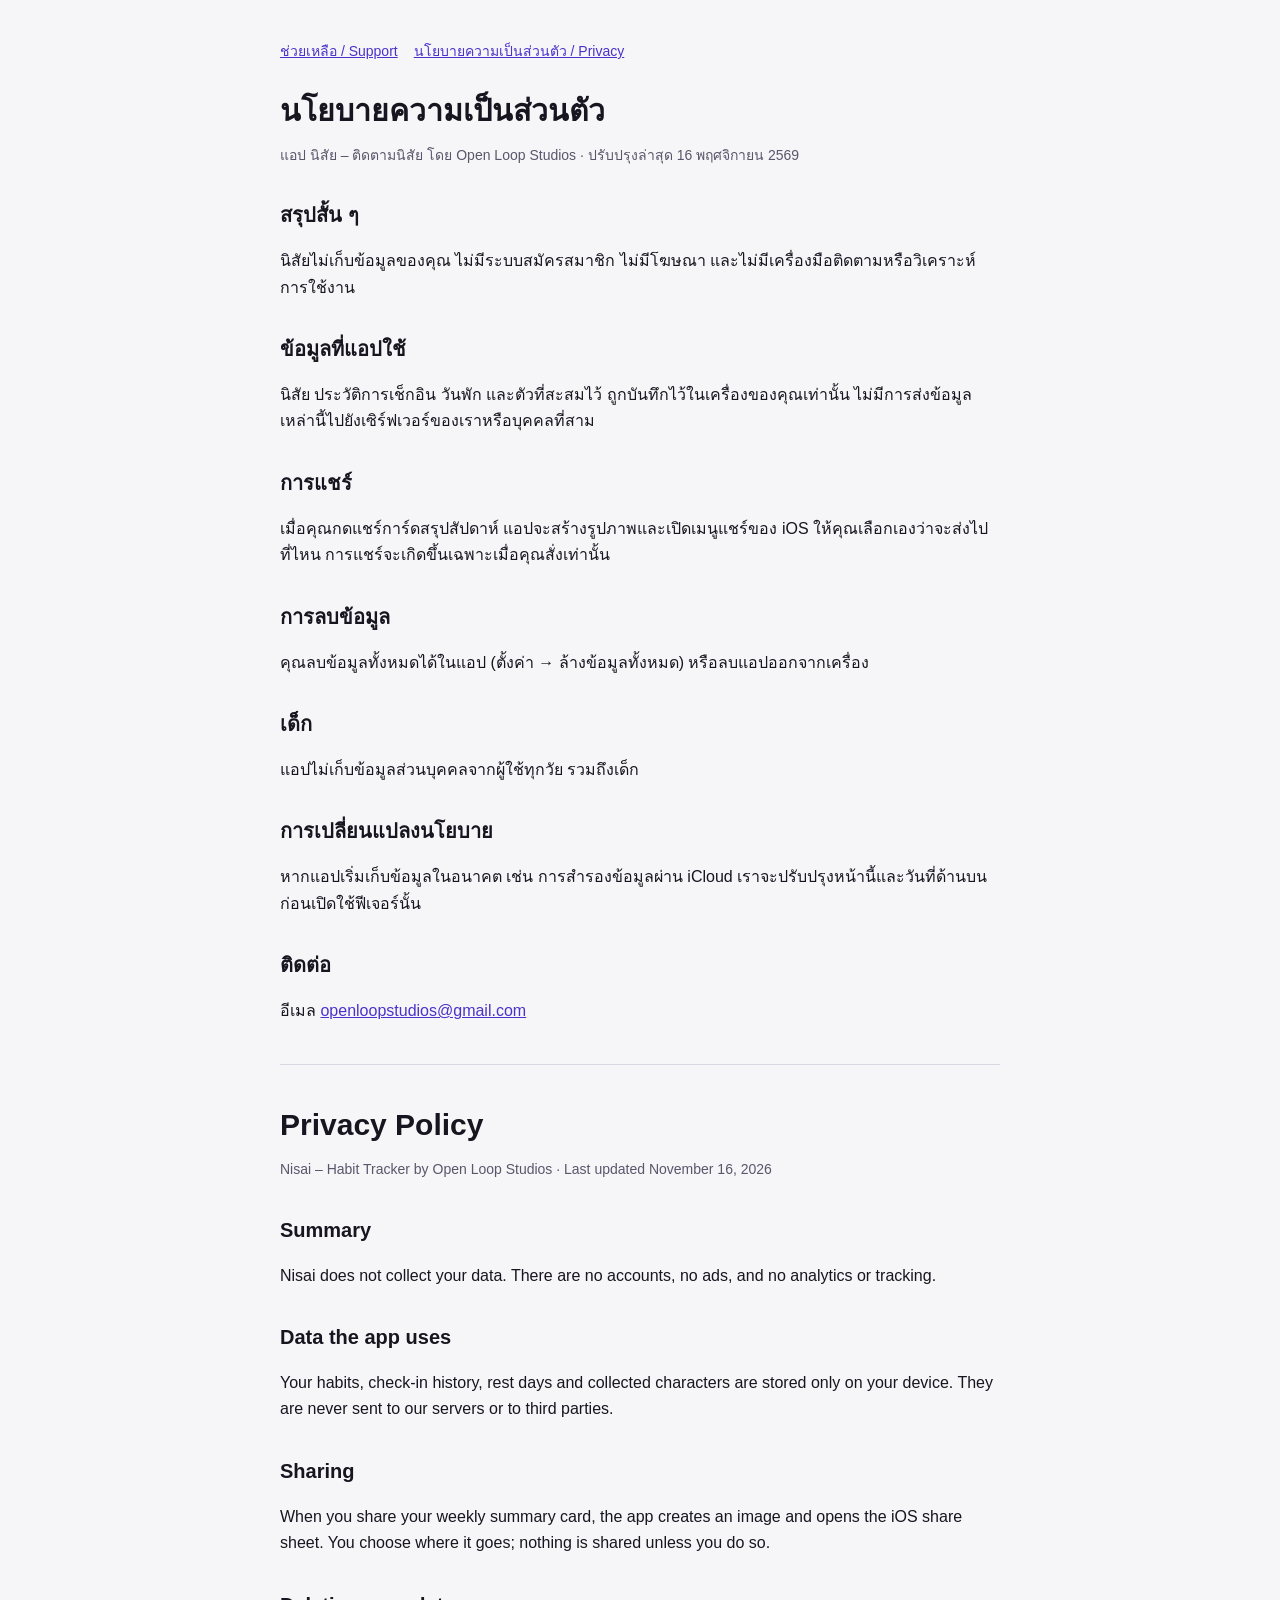
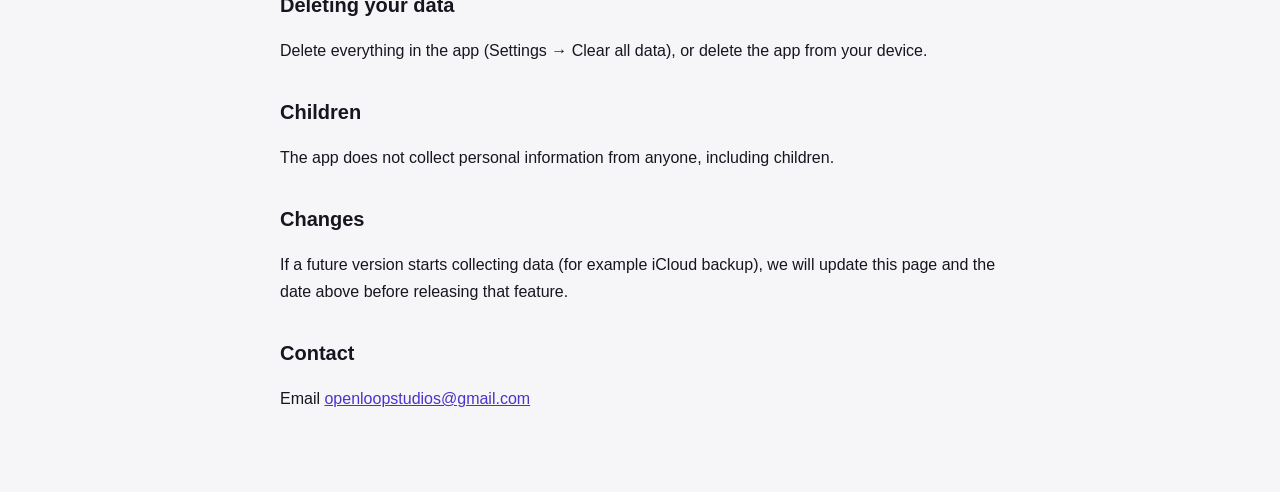
==== privacy/index.html @ 644b97db "Create index.html" ====
<!DOCTYPE html>
<html lang="th">
<head>
<meta charset="utf-8">
<meta name="viewport" content="width=device-width, initial-scale=1">
<title>นิสัย – นโยบายความเป็นส่วนตัว / Privacy Policy</title>
<link rel="stylesheet" href="../style.css">
</head>
<body>
<main>
<nav><a href="../">ช่วยเหลือ / Support</a><a href="./">นโยบายความเป็นส่วนตัว / Privacy</a></nav>
<h1>นโยบายความเป็นส่วนตัว</h1>
<p class="muted">แอป นิสัย – ติดตามนิสัย โดย Open Loop Studios · ปรับปรุงล่าสุด 16 พฤศจิกายน 2569</p>

<h2>สรุปสั้น ๆ</h2>
<p>นิสัยไม่เก็บข้อมูลของคุณ ไม่มีระบบสมัครสมาชิก ไม่มีโฆษณา และไม่มีเครื่องมือติดตามหรือวิเคราะห์การใช้งาน</p>

<h2>ข้อมูลที่แอปใช้</h2>
<p>นิสัย ประวัติการเช็กอิน วันพัก และตัวที่สะสมไว้ ถูกบันทึกไว้ในเครื่องของคุณเท่านั้น ไม่มีการส่งข้อมูลเหล่านี้ไปยังเซิร์ฟเวอร์ของเราหรือบุคคลที่สาม</p>

<h2>การแชร์</h2>
<p>เมื่อคุณกดแชร์การ์ดสรุปสัปดาห์ แอปจะสร้างรูปภาพและเปิดเมนูแชร์ของ iOS ให้คุณเลือกเองว่าจะส่งไปที่ไหน การแชร์จะเกิดขึ้นเฉพาะเมื่อคุณสั่งเท่านั้น</p>

<h2>การลบข้อมูล</h2>
<p>คุณลบข้อมูลทั้งหมดได้ในแอป (ตั้งค่า → ล้างข้อมูลทั้งหมด) หรือลบแอปออกจากเครื่อง</p>

<h2>เด็ก</h2>
<p>แอปไม่เก็บข้อมูลส่วนบุคคลจากผู้ใช้ทุกวัย รวมถึงเด็ก</p>

<h2>การเปลี่ยนแปลงนโยบาย</h2>
<p>หากแอปเริ่มเก็บข้อมูลในอนาคต เช่น การสำรองข้อมูลผ่าน iCloud เราจะปรับปรุงหน้านี้และวันที่ด้านบนก่อนเปิดใช้ฟีเจอร์นั้น</p>

<h2>ติดต่อ</h2>
<p>อีเมล <a href="mailto:openloopstudios@gmail.com">openloopstudios@gmail.com</a></p>

<hr>
<h1>Privacy Policy</h1>
<p class="muted">Nisai – Habit Tracker by Open Loop Studios · Last updated November 16, 2026</p>
<h2>Summary</h2>
<p>Nisai does not collect your data. There are no accounts, no ads, and no analytics or tracking.</p>
<h2>Data the app uses</h2>
<p>Your habits, check-in history, rest days and collected characters are stored only on your device. They are never sent to our servers or to third parties.</p>
<h2>Sharing</h2>
<p>When you share your weekly summary card, the app creates an image and opens the iOS share sheet. You choose where it goes; nothing is shared unless you do so.</p>
<h2>Deleting your data</h2>
<p>Delete everything in the app (Settings → Clear all data), or delete the app from your device.</p>
<h2>Children</h2>
<p>The app does not collect personal information from anyone, including children.</p>
<h2>Changes</h2>
<p>If a future version starts collecting data (for example iCloud backup), we will update this page and the date above before releasing that feature.</p>
<h2>Contact</h2>
<p>Email <a href="mailto:openloopstudios@gmail.com">openloopstudios@gmail.com</a></p>
</main>
</body>
</html>
---- style.css ----
body{margin:0;background:#F6F6F8;color:#17151F;font-family:-apple-system,"Thonburi","Noto Sans Thai",sans-serif;line-height:1.65}
main{max-width:720px;margin:0 auto;padding:40px 22px 64px}
h1{font-size:30px;line-height:1.3;margin:0 0 4px}
h2{font-size:20px;margin:32px 0 8px}
.muted{color:#5A566B;font-size:14px}
a{color:#4B32C9}
.card{background:#fff;border:2px solid #17151F;border-radius:18px;box-shadow:0 4px 0 #17151F;padding:18px 20px;margin:20px 0}
nav{display:flex;gap:16px;font-size:14px;margin-bottom:28px}
hr{border:0;border-top:1px solid #DAD7E4;margin:40px 0}
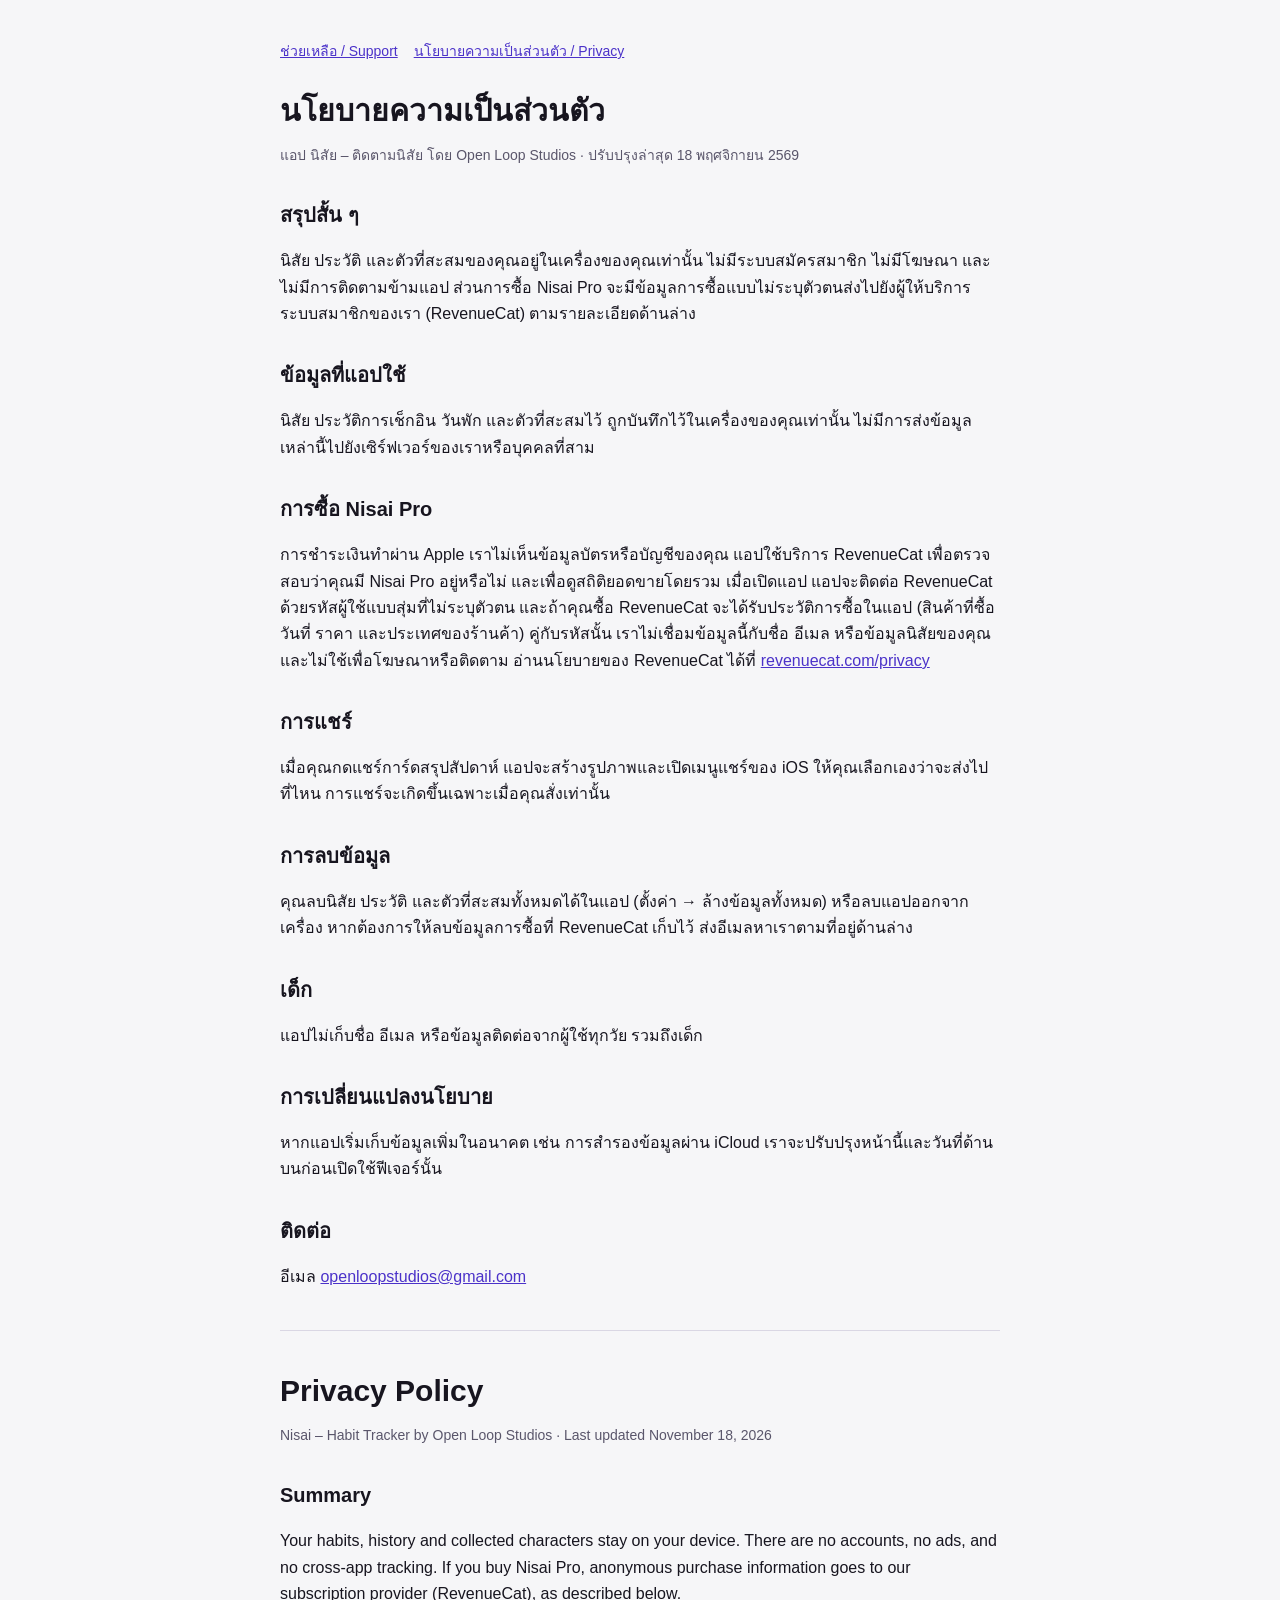
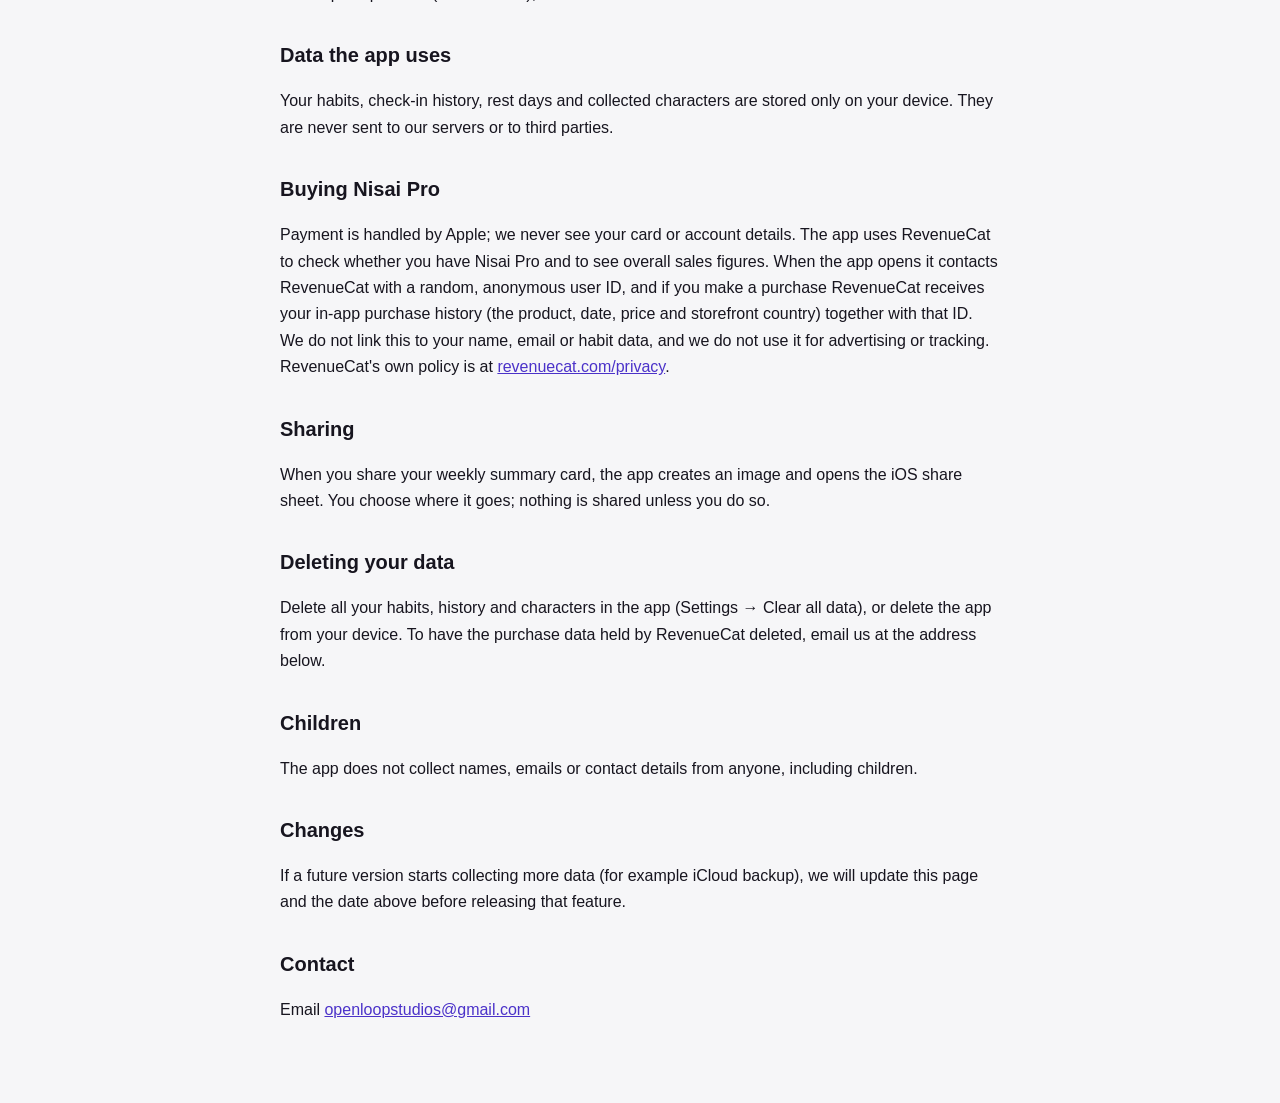
==== commit 0df8c92d: "Privacy policy: add Nisai Pro purchases (RevenueCat)" ====
--- a/privacy/index.html
+++ b/privacy/index.html
@@ -10,44 +10,49 @@
 <main>
 <nav><a href="../">ช่วยเหลือ / Support</a><a href="./">นโยบายความเป็นส่วนตัว / Privacy</a></nav>
 <h1>นโยบายความเป็นส่วนตัว</h1>
-<p class="muted">แอป นิสัย – ติดตามนิสัย โดย Open Loop Studios · ปรับปรุงล่าสุด 16 พฤศจิกายน 2569</p>
+<p class="muted">แอป นิสัย – ติดตามนิสัย โดย Open Loop Studios · ปรับปรุงล่าสุด 18 พฤศจิกายน 2569</p>
 
 <h2>สรุปสั้น ๆ</h2>
-<p>นิสัยไม่เก็บข้อมูลของคุณ ไม่มีระบบสมัครสมาชิก ไม่มีโฆษณา และไม่มีเครื่องมือติดตามหรือวิเคราะห์การใช้งาน</p>
+<p>นิสัย ประวัติ และตัวที่สะสมของคุณอยู่ในเครื่องของคุณเท่านั้น ไม่มีระบบสมัครสมาชิก ไม่มีโฆษณา และไม่มีการติดตามข้ามแอป ส่วนการซื้อ Nisai Pro จะมีข้อมูลการซื้อแบบไม่ระบุตัวตนส่งไปยังผู้ให้บริการระบบสมาชิกของเรา (RevenueCat) ตามรายละเอียดด้านล่าง</p>
 
 <h2>ข้อมูลที่แอปใช้</h2>
 <p>นิสัย ประวัติการเช็กอิน วันพัก และตัวที่สะสมไว้ ถูกบันทึกไว้ในเครื่องของคุณเท่านั้น ไม่มีการส่งข้อมูลเหล่านี้ไปยังเซิร์ฟเวอร์ของเราหรือบุคคลที่สาม</p>
+
+<h2>การซื้อ Nisai Pro</h2>
+<p>การชำระเงินทำผ่าน Apple เราไม่เห็นข้อมูลบัตรหรือบัญชีของคุณ แอปใช้บริการ RevenueCat เพื่อตรวจสอบว่าคุณมี Nisai Pro อยู่หรือไม่ และเพื่อดูสถิติยอดขายโดยรวม เมื่อเปิดแอป แอปจะติดต่อ RevenueCat ด้วยรหัสผู้ใช้แบบสุ่มที่ไม่ระบุตัวตน และถ้าคุณซื้อ RevenueCat จะได้รับประวัติการซื้อในแอป (สินค้าที่ซื้อ วันที่ ราคา และประเทศของร้านค้า) คู่กับรหัสนั้น เราไม่เชื่อมข้อมูลนี้กับชื่อ อีเมล หรือข้อมูลนิสัยของคุณ และไม่ใช้เพื่อโฆษณาหรือติดตาม อ่านนโยบายของ RevenueCat ได้ที่ <a href="https://www.revenuecat.com/privacy">revenuecat.com/privacy</a></p>
 
 <h2>การแชร์</h2>
 <p>เมื่อคุณกดแชร์การ์ดสรุปสัปดาห์ แอปจะสร้างรูปภาพและเปิดเมนูแชร์ของ iOS ให้คุณเลือกเองว่าจะส่งไปที่ไหน การแชร์จะเกิดขึ้นเฉพาะเมื่อคุณสั่งเท่านั้น</p>
 
 <h2>การลบข้อมูล</h2>
-<p>คุณลบข้อมูลทั้งหมดได้ในแอป (ตั้งค่า → ล้างข้อมูลทั้งหมด) หรือลบแอปออกจากเครื่อง</p>
+<p>คุณลบนิสัย ประวัติ และตัวที่สะสมทั้งหมดได้ในแอป (ตั้งค่า → ล้างข้อมูลทั้งหมด) หรือลบแอปออกจากเครื่อง หากต้องการให้ลบข้อมูลการซื้อที่ RevenueCat เก็บไว้ ส่งอีเมลหาเราตามที่อยู่ด้านล่าง</p>
 
 <h2>เด็ก</h2>
-<p>แอปไม่เก็บข้อมูลส่วนบุคคลจากผู้ใช้ทุกวัย รวมถึงเด็ก</p>
+<p>แอปไม่เก็บชื่อ อีเมล หรือข้อมูลติดต่อจากผู้ใช้ทุกวัย รวมถึงเด็ก</p>
 
 <h2>การเปลี่ยนแปลงนโยบาย</h2>
-<p>หากแอปเริ่มเก็บข้อมูลในอนาคต เช่น การสำรองข้อมูลผ่าน iCloud เราจะปรับปรุงหน้านี้และวันที่ด้านบนก่อนเปิดใช้ฟีเจอร์นั้น</p>
+<p>หากแอปเริ่มเก็บข้อมูลเพิ่มในอนาคต เช่น การสำรองข้อมูลผ่าน iCloud เราจะปรับปรุงหน้านี้และวันที่ด้านบนก่อนเปิดใช้ฟีเจอร์นั้น</p>
 
 <h2>ติดต่อ</h2>
 <p>อีเมล <a href="mailto:openloopstudios@gmail.com">openloopstudios@gmail.com</a></p>
 
 <hr>
 <h1>Privacy Policy</h1>
-<p class="muted">Nisai – Habit Tracker by Open Loop Studios · Last updated November 16, 2026</p>
+<p class="muted">Nisai – Habit Tracker by Open Loop Studios · Last updated November 18, 2026</p>
 <h2>Summary</h2>
-<p>Nisai does not collect your data. There are no accounts, no ads, and no analytics or tracking.</p>
+<p>Your habits, history and collected characters stay on your device. There are no accounts, no ads, and no cross-app tracking. If you buy Nisai Pro, anonymous purchase information goes to our subscription provider (RevenueCat), as described below.</p>
 <h2>Data the app uses</h2>
 <p>Your habits, check-in history, rest days and collected characters are stored only on your device. They are never sent to our servers or to third parties.</p>
+<h2>Buying Nisai Pro</h2>
+<p>Payment is handled by Apple; we never see your card or account details. The app uses RevenueCat to check whether you have Nisai Pro and to see overall sales figures. When the app opens it contacts RevenueCat with a random, anonymous user ID, and if you make a purchase RevenueCat receives your in-app purchase history (the product, date, price and storefront country) together with that ID. We do not link this to your name, email or habit data, and we do not use it for advertising or tracking. RevenueCat's own policy is at <a href="https://www.revenuecat.com/privacy">revenuecat.com/privacy</a>.</p>
 <h2>Sharing</h2>
 <p>When you share your weekly summary card, the app creates an image and opens the iOS share sheet. You choose where it goes; nothing is shared unless you do so.</p>
 <h2>Deleting your data</h2>
-<p>Delete everything in the app (Settings → Clear all data), or delete the app from your device.</p>
+<p>Delete all your habits, history and characters in the app (Settings → Clear all data), or delete the app from your device. To have the purchase data held by RevenueCat deleted, email us at the address below.</p>
 <h2>Children</h2>
-<p>The app does not collect personal information from anyone, including children.</p>
+<p>The app does not collect names, emails or contact details from anyone, including children.</p>
 <h2>Changes</h2>
-<p>If a future version starts collecting data (for example iCloud backup), we will update this page and the date above before releasing that feature.</p>
+<p>If a future version starts collecting more data (for example iCloud backup), we will update this page and the date above before releasing that feature.</p>
 <h2>Contact</h2>
 <p>Email <a href="mailto:openloopstudios@gmail.com">openloopstudios@gmail.com</a></p>
 </main>
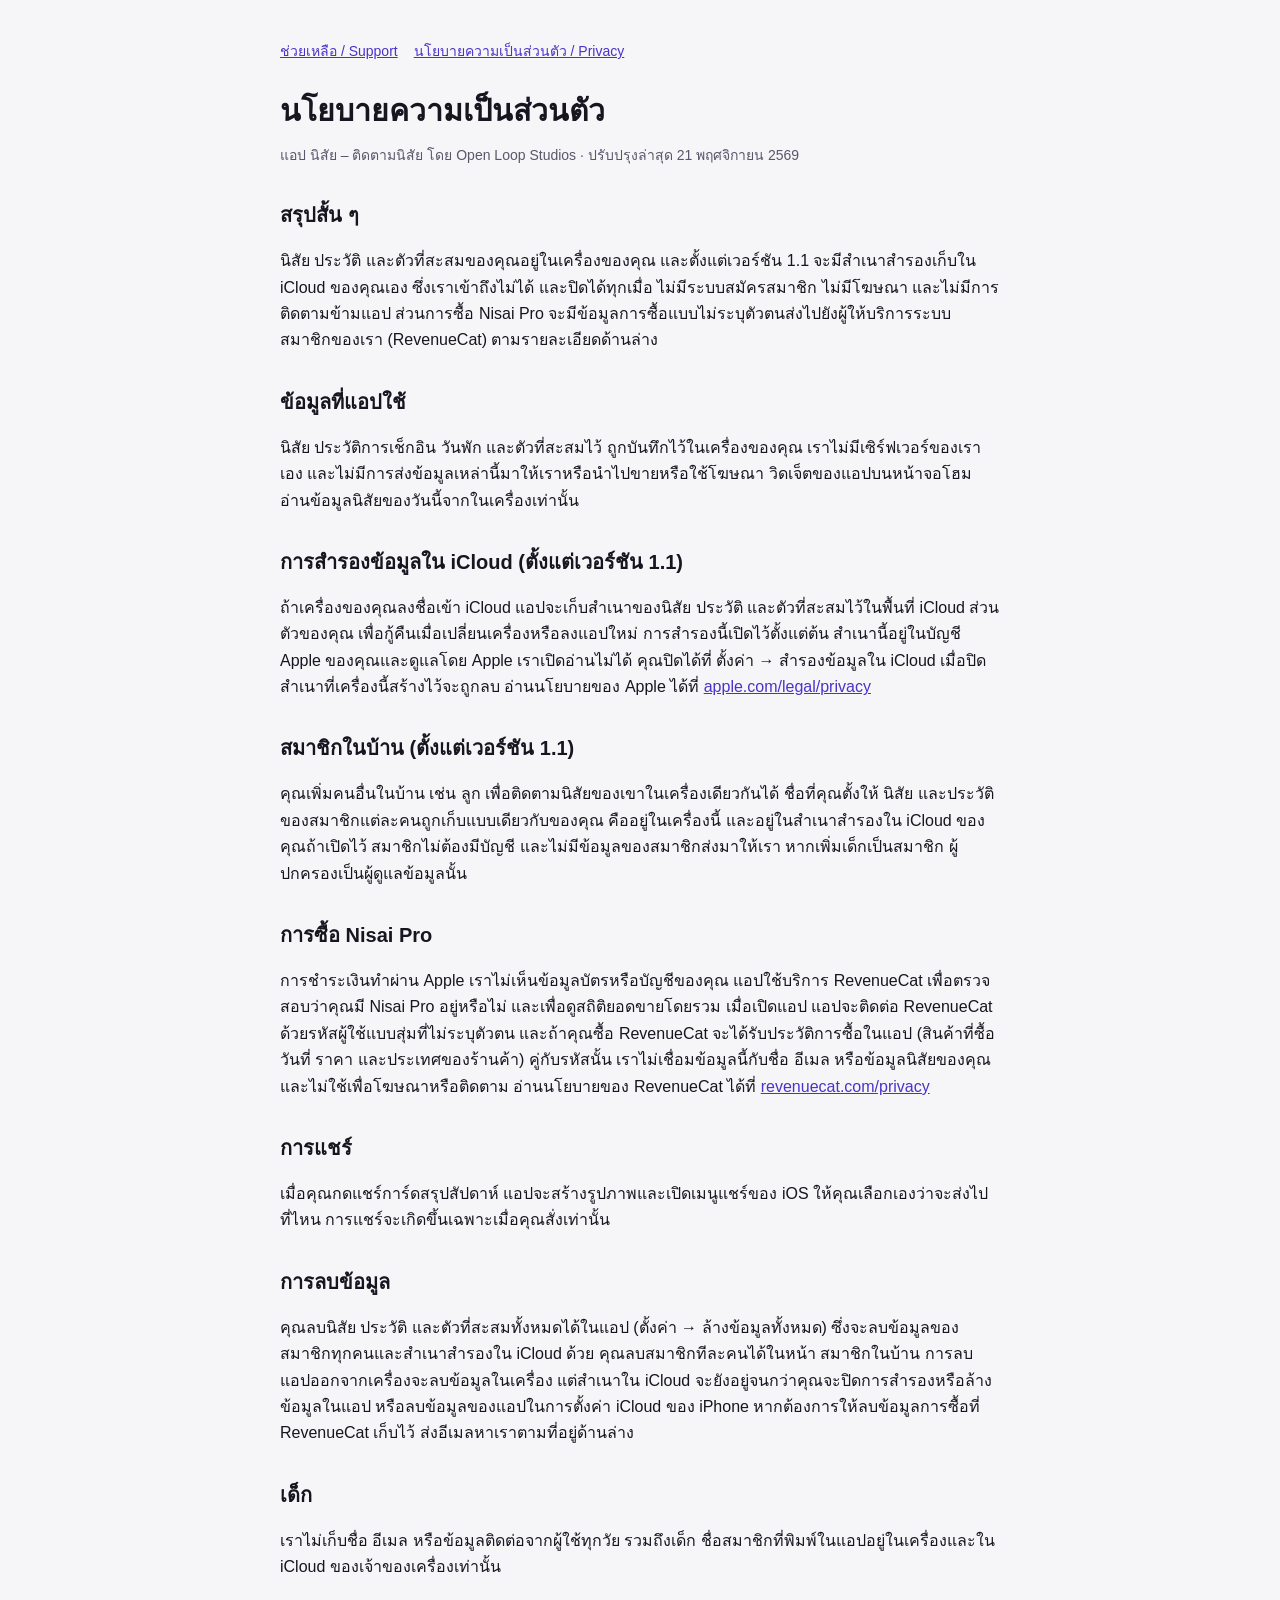
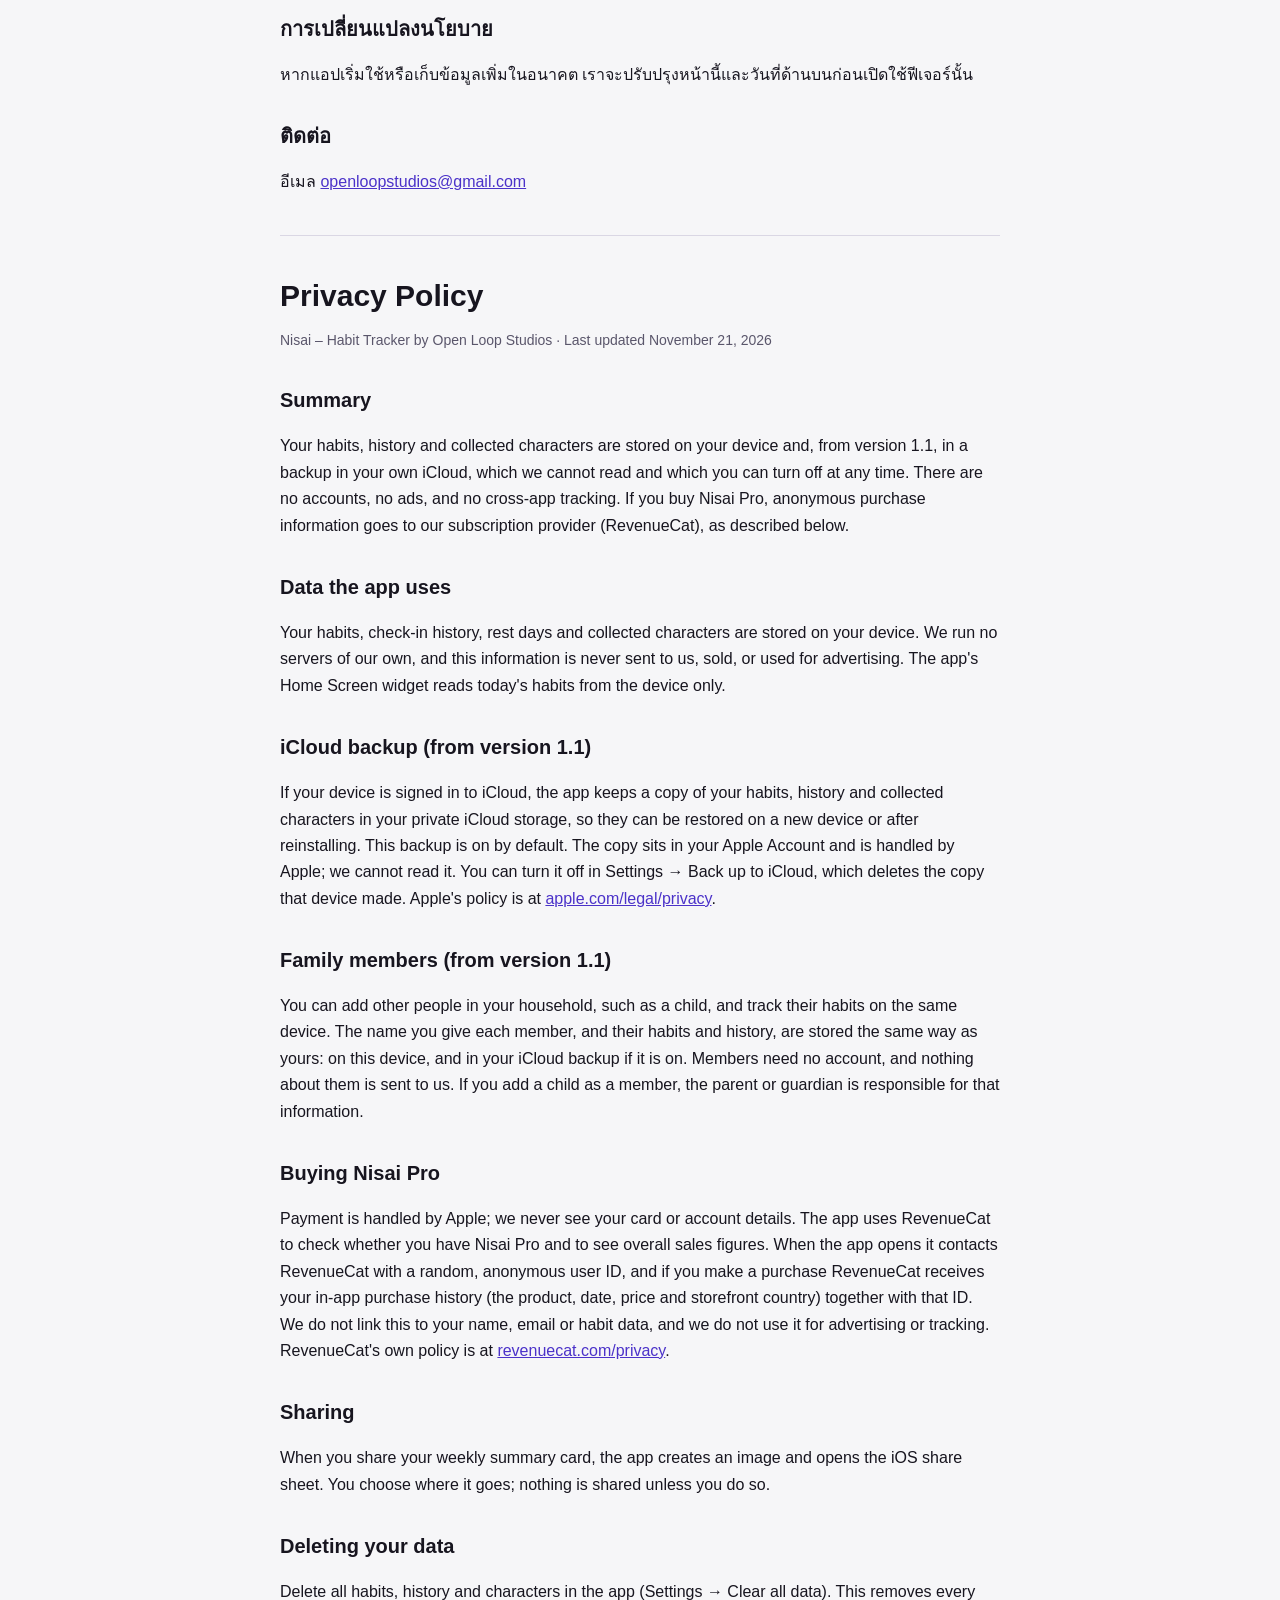
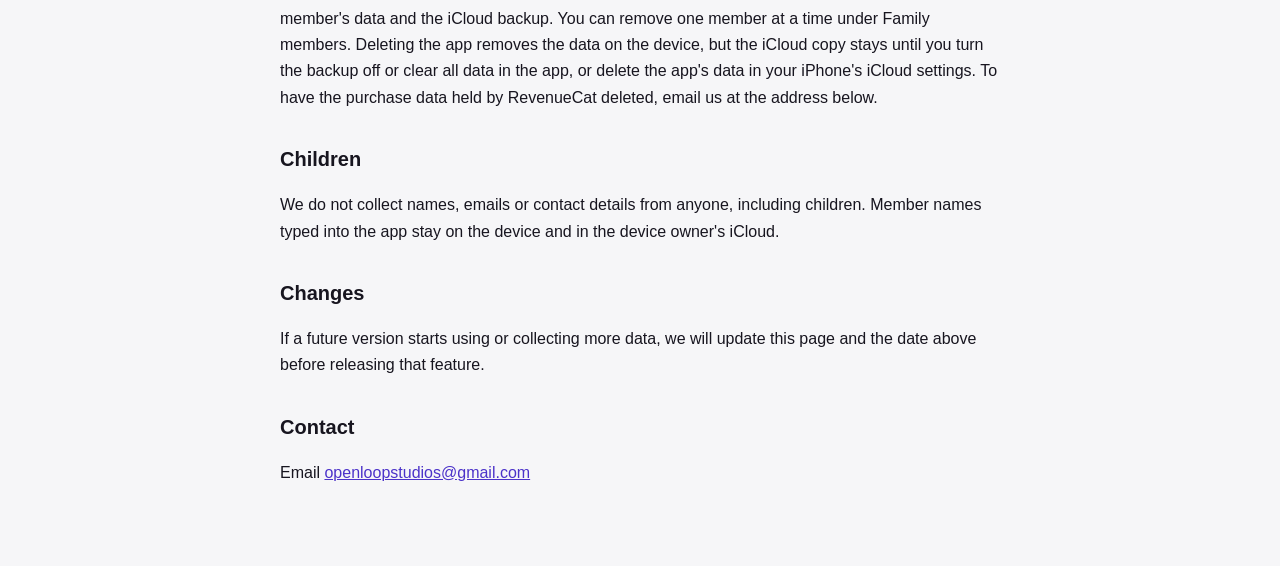
==== commit a1d4bdb3: "Privacy policy: iCloud backup and family members (version 1.1)" ====
--- a/privacy/index.html
+++ b/privacy/index.html
@@ -10,13 +10,19 @@
 <main>
 <nav><a href="../">ช่วยเหลือ / Support</a><a href="./">นโยบายความเป็นส่วนตัว / Privacy</a></nav>
 <h1>นโยบายความเป็นส่วนตัว</h1>
-<p class="muted">แอป นิสัย – ติดตามนิสัย โดย Open Loop Studios · ปรับปรุงล่าสุด 18 พฤศจิกายน 2569</p>
+<p class="muted">แอป นิสัย – ติดตามนิสัย โดย Open Loop Studios · ปรับปรุงล่าสุด 21 พฤศจิกายน 2569</p>
 
 <h2>สรุปสั้น ๆ</h2>
-<p>นิสัย ประวัติ และตัวที่สะสมของคุณอยู่ในเครื่องของคุณเท่านั้น ไม่มีระบบสมัครสมาชิก ไม่มีโฆษณา และไม่มีการติดตามข้ามแอป ส่วนการซื้อ Nisai Pro จะมีข้อมูลการซื้อแบบไม่ระบุตัวตนส่งไปยังผู้ให้บริการระบบสมาชิกของเรา (RevenueCat) ตามรายละเอียดด้านล่าง</p>
+<p>นิสัย ประวัติ และตัวที่สะสมของคุณอยู่ในเครื่องของคุณ และตั้งแต่เวอร์ชัน 1.1 จะมีสำเนาสำรองเก็บใน iCloud ของคุณเอง ซึ่งเราเข้าถึงไม่ได้ และปิดได้ทุกเมื่อ ไม่มีระบบสมัครสมาชิก ไม่มีโฆษณา และไม่มีการติดตามข้ามแอป ส่วนการซื้อ Nisai Pro จะมีข้อมูลการซื้อแบบไม่ระบุตัวตนส่งไปยังผู้ให้บริการระบบสมาชิกของเรา (RevenueCat) ตามรายละเอียดด้านล่าง</p>
 
 <h2>ข้อมูลที่แอปใช้</h2>
-<p>นิสัย ประวัติการเช็กอิน วันพัก และตัวที่สะสมไว้ ถูกบันทึกไว้ในเครื่องของคุณเท่านั้น ไม่มีการส่งข้อมูลเหล่านี้ไปยังเซิร์ฟเวอร์ของเราหรือบุคคลที่สาม</p>
+<p>นิสัย ประวัติการเช็กอิน วันพัก และตัวที่สะสมไว้ ถูกบันทึกไว้ในเครื่องของคุณ เราไม่มีเซิร์ฟเวอร์ของเราเอง และไม่มีการส่งข้อมูลเหล่านี้มาให้เราหรือนำไปขายหรือใช้โฆษณา วิดเจ็ตของแอปบนหน้าจอโฮมอ่านข้อมูลนิสัยของวันนี้จากในเครื่องเท่านั้น</p>
+
+<h2>การสำรองข้อมูลใน iCloud (ตั้งแต่เวอร์ชัน 1.1)</h2>
+<p>ถ้าเครื่องของคุณลงชื่อเข้า iCloud แอปจะเก็บสำเนาของนิสัย ประวัติ และตัวที่สะสมไว้ในพื้นที่ iCloud ส่วนตัวของคุณ เพื่อกู้คืนเมื่อเปลี่ยนเครื่องหรือลงแอปใหม่ การสำรองนี้เปิดไว้ตั้งแต่ต้น สำเนานี้อยู่ในบัญชี Apple ของคุณและดูแลโดย Apple เราเปิดอ่านไม่ได้ คุณปิดได้ที่ ตั้งค่า → สำรองข้อมูลใน iCloud เมื่อปิด สำเนาที่เครื่องนี้สร้างไว้จะถูกลบ อ่านนโยบายของ Apple ได้ที่ <a href="https://www.apple.com/legal/privacy/">apple.com/legal/privacy</a></p>
+
+<h2>สมาชิกในบ้าน (ตั้งแต่เวอร์ชัน 1.1)</h2>
+<p>คุณเพิ่มคนอื่นในบ้าน เช่น ลูก เพื่อติดตามนิสัยของเขาในเครื่องเดียวกันได้ ชื่อที่คุณตั้งให้ นิสัย และประวัติของสมาชิกแต่ละคนถูกเก็บแบบเดียวกับของคุณ คืออยู่ในเครื่องนี้ และอยู่ในสำเนาสำรองใน iCloud ของคุณถ้าเปิดไว้ สมาชิกไม่ต้องมีบัญชี และไม่มีข้อมูลของสมาชิกส่งมาให้เรา หากเพิ่มเด็กเป็นสมาชิก ผู้ปกครองเป็นผู้ดูแลข้อมูลนั้น</p>
 
 <h2>การซื้อ Nisai Pro</h2>
 <p>การชำระเงินทำผ่าน Apple เราไม่เห็นข้อมูลบัตรหรือบัญชีของคุณ แอปใช้บริการ RevenueCat เพื่อตรวจสอบว่าคุณมี Nisai Pro อยู่หรือไม่ และเพื่อดูสถิติยอดขายโดยรวม เมื่อเปิดแอป แอปจะติดต่อ RevenueCat ด้วยรหัสผู้ใช้แบบสุ่มที่ไม่ระบุตัวตน และถ้าคุณซื้อ RevenueCat จะได้รับประวัติการซื้อในแอป (สินค้าที่ซื้อ วันที่ ราคา และประเทศของร้านค้า) คู่กับรหัสนั้น เราไม่เชื่อมข้อมูลนี้กับชื่อ อีเมล หรือข้อมูลนิสัยของคุณ และไม่ใช้เพื่อโฆษณาหรือติดตาม อ่านนโยบายของ RevenueCat ได้ที่ <a href="https://www.revenuecat.com/privacy">revenuecat.com/privacy</a></p>
@@ -25,34 +31,38 @@
 <p>เมื่อคุณกดแชร์การ์ดสรุปสัปดาห์ แอปจะสร้างรูปภาพและเปิดเมนูแชร์ของ iOS ให้คุณเลือกเองว่าจะส่งไปที่ไหน การแชร์จะเกิดขึ้นเฉพาะเมื่อคุณสั่งเท่านั้น</p>
 
 <h2>การลบข้อมูล</h2>
-<p>คุณลบนิสัย ประวัติ และตัวที่สะสมทั้งหมดได้ในแอป (ตั้งค่า → ล้างข้อมูลทั้งหมด) หรือลบแอปออกจากเครื่อง หากต้องการให้ลบข้อมูลการซื้อที่ RevenueCat เก็บไว้ ส่งอีเมลหาเราตามที่อยู่ด้านล่าง</p>
+<p>คุณลบนิสัย ประวัติ และตัวที่สะสมทั้งหมดได้ในแอป (ตั้งค่า → ล้างข้อมูลทั้งหมด) ซึ่งจะลบข้อมูลของสมาชิกทุกคนและสำเนาสำรองใน iCloud ด้วย คุณลบสมาชิกทีละคนได้ในหน้า สมาชิกในบ้าน การลบแอปออกจากเครื่องจะลบข้อมูลในเครื่อง แต่สำเนาใน iCloud จะยังอยู่จนกว่าคุณจะปิดการสำรองหรือล้างข้อมูลในแอป หรือลบข้อมูลของแอปในการตั้งค่า iCloud ของ iPhone หากต้องการให้ลบข้อมูลการซื้อที่ RevenueCat เก็บไว้ ส่งอีเมลหาเราตามที่อยู่ด้านล่าง</p>
 
 <h2>เด็ก</h2>
-<p>แอปไม่เก็บชื่อ อีเมล หรือข้อมูลติดต่อจากผู้ใช้ทุกวัย รวมถึงเด็ก</p>
+<p>เราไม่เก็บชื่อ อีเมล หรือข้อมูลติดต่อจากผู้ใช้ทุกวัย รวมถึงเด็ก ชื่อสมาชิกที่พิมพ์ในแอปอยู่ในเครื่องและใน iCloud ของเจ้าของเครื่องเท่านั้น</p>
 
 <h2>การเปลี่ยนแปลงนโยบาย</h2>
-<p>หากแอปเริ่มเก็บข้อมูลเพิ่มในอนาคต เช่น การสำรองข้อมูลผ่าน iCloud เราจะปรับปรุงหน้านี้และวันที่ด้านบนก่อนเปิดใช้ฟีเจอร์นั้น</p>
+<p>หากแอปเริ่มใช้หรือเก็บข้อมูลเพิ่มในอนาคต เราจะปรับปรุงหน้านี้และวันที่ด้านบนก่อนเปิดใช้ฟีเจอร์นั้น</p>
 
 <h2>ติดต่อ</h2>
 <p>อีเมล <a href="mailto:openloopstudios@gmail.com">openloopstudios@gmail.com</a></p>
 
 <hr>
 <h1>Privacy Policy</h1>
-<p class="muted">Nisai – Habit Tracker by Open Loop Studios · Last updated November 18, 2026</p>
+<p class="muted">Nisai – Habit Tracker by Open Loop Studios · Last updated November 21, 2026</p>
 <h2>Summary</h2>
-<p>Your habits, history and collected characters stay on your device. There are no accounts, no ads, and no cross-app tracking. If you buy Nisai Pro, anonymous purchase information goes to our subscription provider (RevenueCat), as described below.</p>
+<p>Your habits, history and collected characters are stored on your device and, from version 1.1, in a backup in your own iCloud, which we cannot read and which you can turn off at any time. There are no accounts, no ads, and no cross-app tracking. If you buy Nisai Pro, anonymous purchase information goes to our subscription provider (RevenueCat), as described below.</p>
 <h2>Data the app uses</h2>
-<p>Your habits, check-in history, rest days and collected characters are stored only on your device. They are never sent to our servers or to third parties.</p>
+<p>Your habits, check-in history, rest days and collected characters are stored on your device. We run no servers of our own, and this information is never sent to us, sold, or used for advertising. The app's Home Screen widget reads today's habits from the device only.</p>
+<h2>iCloud backup (from version 1.1)</h2>
+<p>If your device is signed in to iCloud, the app keeps a copy of your habits, history and collected characters in your private iCloud storage, so they can be restored on a new device or after reinstalling. This backup is on by default. The copy sits in your Apple Account and is handled by Apple; we cannot read it. You can turn it off in Settings → Back up to iCloud, which deletes the copy that device made. Apple's policy is at <a href="https://www.apple.com/legal/privacy/">apple.com/legal/privacy</a>.</p>
+<h2>Family members (from version 1.1)</h2>
+<p>You can add other people in your household, such as a child, and track their habits on the same device. The name you give each member, and their habits and history, are stored the same way as yours: on this device, and in your iCloud backup if it is on. Members need no account, and nothing about them is sent to us. If you add a child as a member, the parent or guardian is responsible for that information.</p>
 <h2>Buying Nisai Pro</h2>
 <p>Payment is handled by Apple; we never see your card or account details. The app uses RevenueCat to check whether you have Nisai Pro and to see overall sales figures. When the app opens it contacts RevenueCat with a random, anonymous user ID, and if you make a purchase RevenueCat receives your in-app purchase history (the product, date, price and storefront country) together with that ID. We do not link this to your name, email or habit data, and we do not use it for advertising or tracking. RevenueCat's own policy is at <a href="https://www.revenuecat.com/privacy">revenuecat.com/privacy</a>.</p>
 <h2>Sharing</h2>
 <p>When you share your weekly summary card, the app creates an image and opens the iOS share sheet. You choose where it goes; nothing is shared unless you do so.</p>
 <h2>Deleting your data</h2>
-<p>Delete all your habits, history and characters in the app (Settings → Clear all data), or delete the app from your device. To have the purchase data held by RevenueCat deleted, email us at the address below.</p>
+<p>Delete all habits, history and characters in the app (Settings → Clear all data). This removes every member's data and the iCloud backup. You can remove one member at a time under Family members. Deleting the app removes the data on the device, but the iCloud copy stays until you turn the backup off or clear all data in the app, or delete the app's data in your iPhone's iCloud settings. To have the purchase data held by RevenueCat deleted, email us at the address below.</p>
 <h2>Children</h2>
-<p>The app does not collect names, emails or contact details from anyone, including children.</p>
+<p>We do not collect names, emails or contact details from anyone, including children. Member names typed into the app stay on the device and in the device owner's iCloud.</p>
 <h2>Changes</h2>
-<p>If a future version starts collecting more data (for example iCloud backup), we will update this page and the date above before releasing that feature.</p>
+<p>If a future version starts using or collecting more data, we will update this page and the date above before releasing that feature.</p>
 <h2>Contact</h2>
 <p>Email <a href="mailto:openloopstudios@gmail.com">openloopstudios@gmail.com</a></p>
 </main>
